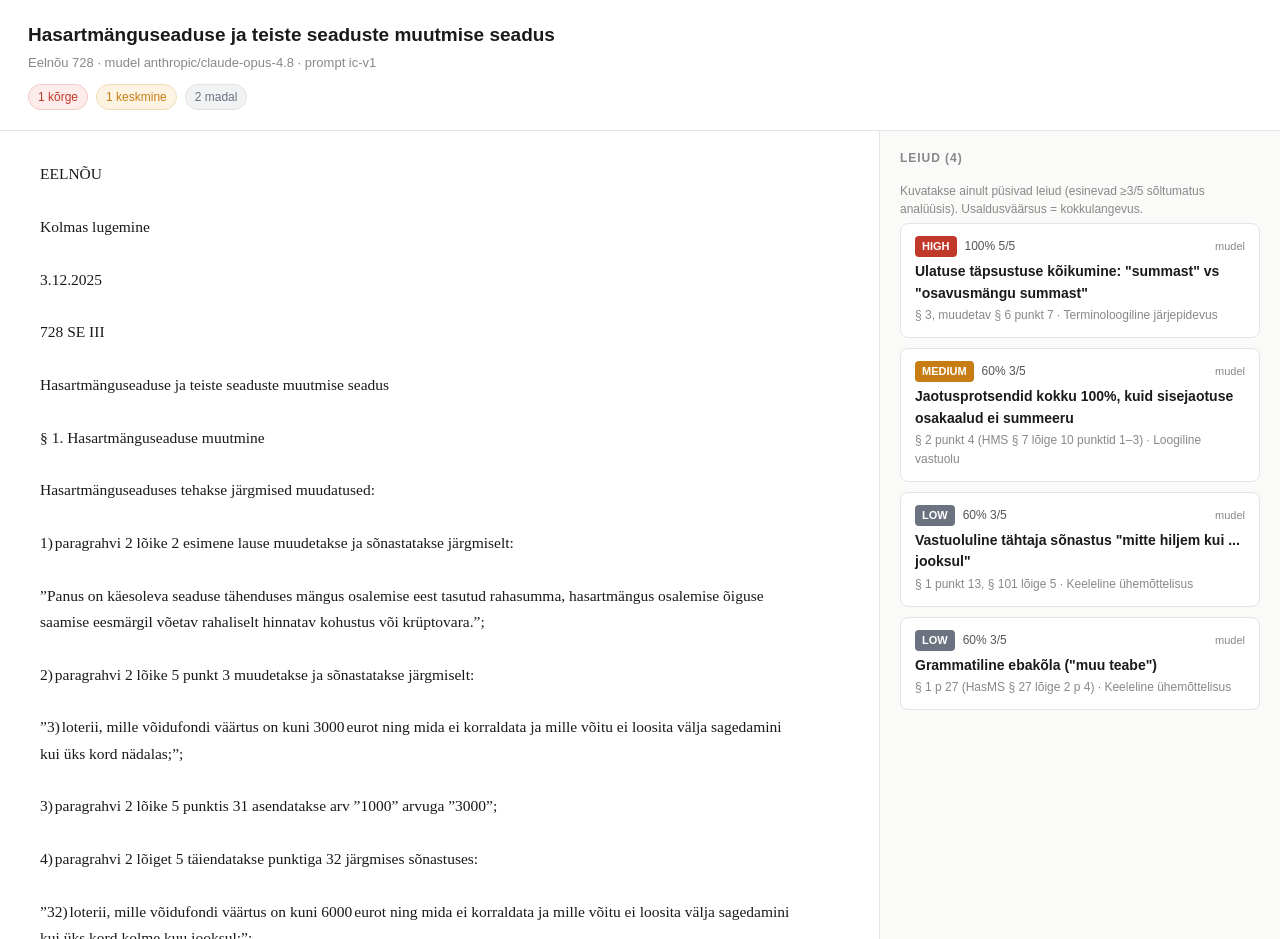
==== web/index.html @ 54d91233 "Initial commit: Lawlab/Apsakaleidja newbuild (Phase 1 engine) Hybrid Estonian legislative-error fact" ====
<!doctype html>
<html lang="et">
<head>
<meta charset="utf-8">
<meta name="viewport" content="width=device-width, initial-scale=1">
<title>Apsakaleidja — seaduseelnõu analüüs</title>
<style>
  :root{
    --ink:#1a1a1a; --soft:#555; --muted:#888; --line:#e4e4e4; --bg:#fafaf8; --panel:#fff;
    --high:#c0392b; --med:#c77d12; --low:#6b7280;
    --high-bg:#fdecea; --med-bg:#fdf3e3; --low-bg:#f1f2f4;
  }
  *{box-sizing:border-box}
  body{margin:0;background:var(--bg);color:var(--ink);
       font:15px/1.55 -apple-system,BlinkMacSystemFont,"Segoe UI",Inter,sans-serif}
  header{padding:20px 28px;border-bottom:1px solid var(--line);background:var(--panel)}
  header h1{margin:0;font-size:19px;font-weight:650}
  header .meta{color:var(--muted);font-size:13px;margin-top:4px}
  .counts{margin-top:10px;display:flex;gap:8px;flex-wrap:wrap}
  .pill{font-size:12px;padding:3px 9px;border-radius:999px;border:1px solid var(--line)}
  .pill.high{color:var(--high);background:var(--high-bg);border-color:#f3c9c3}
  .pill.med{color:var(--med);background:var(--med-bg);border-color:#f0dcb8}
  .pill.low{color:var(--low);background:var(--low-bg)}
  .layout{display:grid;grid-template-columns:1fr 400px;gap:0;height:calc(100vh - 92px)}
  .doc{overflow:auto;padding:30px 40px;background:var(--panel);border-right:1px solid var(--line)}
  .doc .text{white-space:pre-wrap;font-family:"Iowan Old Style",Georgia,"Times New Roman",serif;
             font-size:15.5px;line-height:1.7;max-width:760px}
  mark{border-radius:3px;padding:1px 2px;cursor:pointer;border-bottom:2px solid transparent}
  mark.HIGH{background:var(--high-bg);border-bottom-color:var(--high)}
  mark.MEDIUM{background:var(--med-bg);border-bottom-color:var(--med)}
  mark.LOW{background:var(--low-bg);border-bottom-color:var(--low)}
  mark.active{outline:2px solid #3367d6;outline-offset:1px}
  .side{overflow:auto;padding:18px 20px;background:var(--bg)}
  .side h2{font-size:12px;text-transform:uppercase;letter-spacing:.08em;color:var(--muted);margin:0 0 10px}
  .card{background:var(--panel);border:1px solid var(--line);border-radius:8px;padding:12px 14px;margin-bottom:10px;cursor:pointer}
  .card:hover{border-color:#cfcfcf}
  .card.active{border-color:#3367d6;box-shadow:0 0 0 1px #3367d6}
  .card .row{display:flex;align-items:center;gap:8px;margin-bottom:4px}
  .sev{font-size:11px;font-weight:700;padding:2px 7px;border-radius:4px}
  .sev.HIGH{color:#fff;background:var(--high)} .sev.MEDIUM{color:#fff;background:var(--med)} .sev.LOW{color:#fff;background:var(--low)}
  .conf{font-size:12px;color:var(--soft)}
  .src{font-size:11px;color:var(--muted);margin-left:auto}
  .card .title{font-weight:600;font-size:14px}
  .card .loc{font-size:12px;color:var(--muted);margin-top:2px}
  .detail{font-size:13.5px;color:var(--soft);margin-top:8px;display:none}
  .card.active .detail{display:block}
  .detail b{color:var(--ink)}
  .detail .ev{font-family:Georgia,serif;background:#fbfaf6;border-left:3px solid #ddd;padding:6px 10px;margin:8px 0;font-size:13px}
  .detail .honte{display:inline-block;font-size:11.5px;color:#3a5; background:#eef7f0;border:1px solid #cfe6d4;border-radius:4px;padding:2px 7px;margin-top:6px}
  .fb{margin-top:10px;display:flex;gap:8px}
  .fb button{font:inherit;font-size:12px;padding:4px 10px;border-radius:6px;border:1px solid var(--line);background:#fff;cursor:pointer}
  .fb button.ok:hover{border-color:#3a5;color:#2a7} .fb button.no:hover{border-color:var(--high);color:var(--high)}
  .fb .done{font-size:12px;color:var(--muted);align-self:center}
  .note{font-size:12px;color:var(--muted);margin:14px 0 4px}
  .empty{color:var(--muted);padding:20px}
</style>
</head>
<body>
<header>
  <h1 id="title">Apsakaleidja</h1>
  <div class="meta" id="meta"></div>
  <div class="counts" id="counts"></div>
</header>
<div class="layout">
  <div class="doc"><div class="text" id="text"></div></div>
  <div class="side">
    <h2>Leiud <span id="fcount"></span></h2>
    <div class="note" id="framing"></div>
    <div id="list"></div>
  </div>
</div>
<script>
const SEV_RANK={HIGH:3,MEDIUM:2,LOW:1};
const CAT_ET={reference_integrity:"Viiteterviklus",structural_integrity:"Struktuuriterviklus",
  arithmetic:"Arvutuslik õigsus",temporal:"Ajaline loogika",terminology:"Terminoloogiline järjepidevus",
  logical_contradiction:"Loogiline vastuolu",completeness:"Täielikkus",linguistic_ambiguity:"Keeleline ühemõttelisus"};
function esc(s){return s.replace(/&/g,"&amp;").replace(/</g,"&lt;").replace(/>/g,"&gt;");}

function render(data){
  document.getElementById("title").textContent = data.title || "Apsakaleidja";
  const cfg=data.config||{};
  document.getElementById("meta").textContent =
    `${data.bill_number?("Eelnõu "+data.bill_number+" · "):""}mudel ${data.model||"?"} · prompt ${data.prompt_version||"?"}`;
  const fs=(data.findings||[]).slice().sort((a,b)=>
    (SEV_RANK[b.severity]-SEV_RANK[a.severity])||((b.confidence||0)-(a.confidence||0))||(a.char_start-b.char_start));

  // counts
  const c={HIGH:0,MEDIUM:0,LOW:0}; fs.forEach(f=>c[f.severity]++);
  document.getElementById("counts").innerHTML =
    `<span class="pill high">${c.HIGH} kõrge</span><span class="pill med">${c.MEDIUM} keskmine</span><span class="pill low">${c.LOW} madal</span>`;
  document.getElementById("fcount").textContent = `(${fs.length})`;
  const n=cfg.samples||5;
  document.getElementById("framing").textContent =
    `Kuvatakse ainult püsivad leiud (esinevad ≥${cfg.k||3}/${n} sõltumatus analüüsis). Usaldusväärsus = kokkulangevus.`;

  // highlighted document
  const text=data.text||""; let cursor=0, html="";
  fs.map((f,i)=>({f,i})).sort((a,b)=>a.f.char_start-b.f.char_start).forEach(({f,i})=>{
    if(f.char_start<cursor||f.char_start==null) return;       // skip overlaps
    html+=esc(text.slice(cursor,f.char_start));
    html+=`<mark class="${f.severity}" data-id="${i}" id="mark-${i}">`+esc(text.slice(f.char_start,f.char_end))+`</mark>`;
    cursor=f.char_end;
  });
  html+=esc(text.slice(cursor));
  document.getElementById("text").innerHTML=html;

  // findings list
  const list=document.getElementById("list");
  list.innerHTML = fs.length? "" : `<div class="empty">Püsivaid leide ei tuvastatud.</div>`;
  fs.forEach((f,i)=>{
    const conf=Math.round((f.confidence||0)*100);
    const runs=f.runs_total?` ${f.runs_found}/${f.runs_total}`:"";
    const card=document.createElement("div"); card.className="card"; card.id="card-"+i;
    card.innerHTML=`
      <div class="row">
        <span class="sev ${f.severity}">${f.severity}</span>
        <span class="conf">${conf}%${runs}</span>
        <span class="src">${f.source==="deterministic"?"reegel":"mudel"}</span>
      </div>
      <div class="title">${esc(f.title||"")}</div>
      <div class="loc">${esc(f.location||f.provision_id||"")} · ${esc(CAT_ET[f.category]||f.category)}</div>
      <div class="detail">
        <p>${esc(f.description||"")}</p>
        ${f.reasoning?`<p><b>Põhjendus:</b> ${esc(f.reasoning)}</p>`:""}
        ${f.suggestion?`<p><b>Soovitus:</b> ${esc(f.suggestion)}</p>`:""}
        <div class="ev">${esc((f.evidence_quote||"").trim())}</div>
        ${f.honte_rule?`<span class="honte">${esc(f.honte_rule)}</span>`:""}
        <div class="fb">
          <button class="ok" data-v="confirm">✓ Kinnita</button>
          <button class="no" data-v="dismiss">✕ Lükka tagasi</button>
          <span class="done"></span>
        </div>
      </div>`;
    card.addEventListener("click",e=>{ if(e.target.tagName==="BUTTON")return; select(i); });
    card.querySelectorAll(".fb button").forEach(b=>b.addEventListener("click",()=>feedback(i,b.dataset.v,card)));
    list.appendChild(card);
  });
  window.__fs=fs;
}
function select(i){
  document.querySelectorAll(".card.active,mark.active").forEach(e=>e.classList.remove("active"));
  const card=document.getElementById("card-"+i), mark=document.getElementById("mark-"+i);
  if(card){card.classList.add("active");card.scrollIntoView({block:"nearest",behavior:"smooth"});}
  if(mark){mark.classList.add("active");mark.scrollIntoView({block:"center",behavior:"smooth"});}
}
function feedback(i,verdict,card){
  // In production: POST to Supabase `feedback` (finding_id, verdict). Here: record locally.
  card.querySelector(".done").textContent = verdict==="confirm"?"märgitud: kinnitatud":"märgitud: tagasi lükatud";
}
document.addEventListener("click",e=>{ const m=e.target.closest("mark"); if(m) select(+m.dataset.id); });

fetch("demo_data.json").then(r=>r.json()).then(render).catch(e=>{
  document.getElementById("text").innerHTML=`<div class="empty">Lae andmed: käivita <code>python3 -m web.export_demo &lt;bill.txt&gt; &lt;nr&gt;</code> ja serveeri kausta (<code>python3 -m http.server</code>).<br><br>${e}</div>`;
});
</script>
</body>
</html>
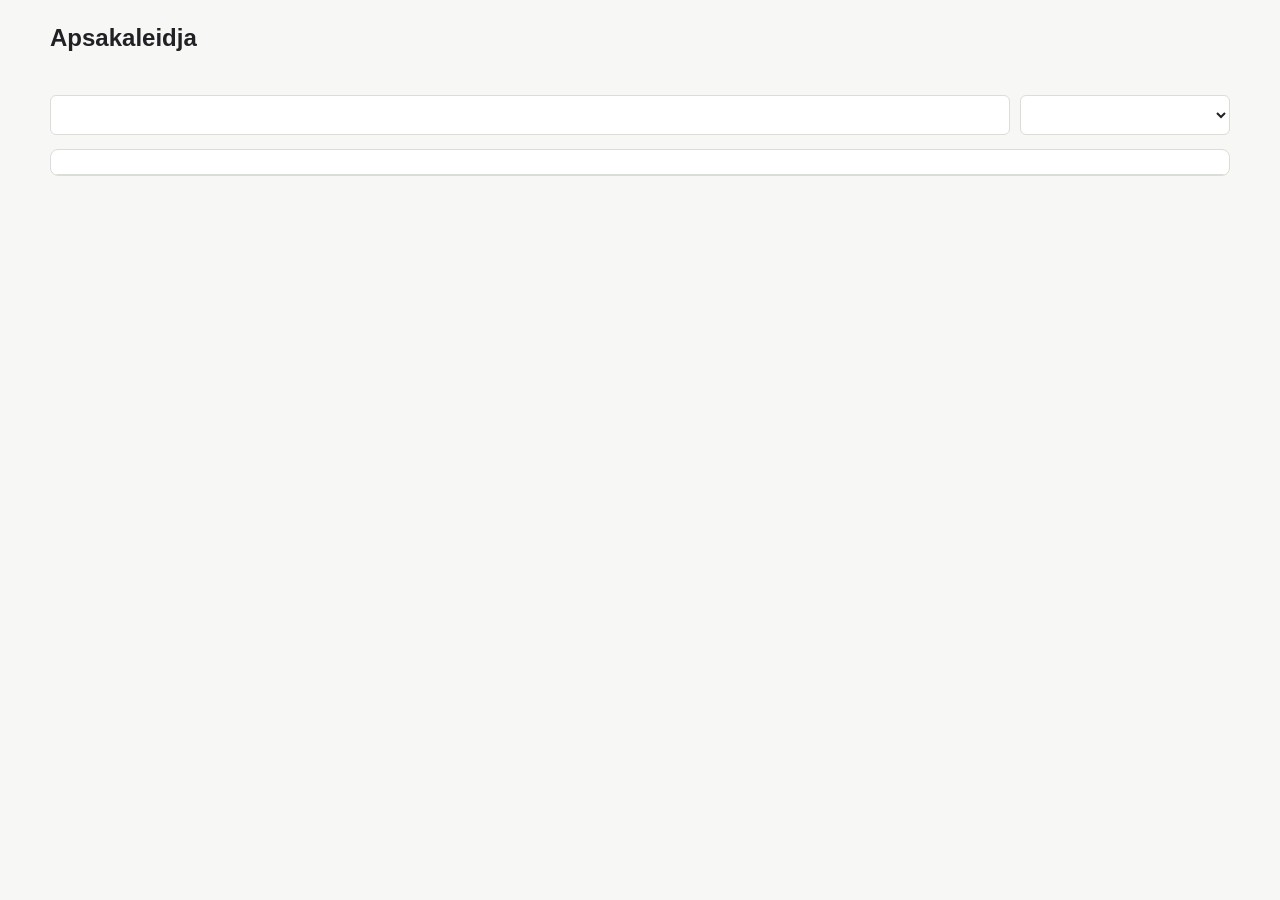
==== commit 627e3dd8: "R3 viewer: shell, index dashboard, detail page, metoodika + methodology.json Ringer swarm lawlab-new" ====
--- a/web/index.html
+++ b/web/index.html
@@ -1,157 +1,317 @@
 <!doctype html>
 <html lang="et">
 <head>
-<meta charset="utf-8">
-<meta name="viewport" content="width=device-width, initial-scale=1">
-<title>Apsakaleidja — seaduseelnõu analüüs</title>
-<style>
-  :root{
-    --ink:#1a1a1a; --soft:#555; --muted:#888; --line:#e4e4e4; --bg:#fafaf8; --panel:#fff;
-    --high:#c0392b; --med:#c77d12; --low:#6b7280;
-    --high-bg:#fdecea; --med-bg:#fdf3e3; --low-bg:#f1f2f4;
-  }
-  *{box-sizing:border-box}
-  body{margin:0;background:var(--bg);color:var(--ink);
-       font:15px/1.55 -apple-system,BlinkMacSystemFont,"Segoe UI",Inter,sans-serif}
-  header{padding:20px 28px;border-bottom:1px solid var(--line);background:var(--panel)}
-  header h1{margin:0;font-size:19px;font-weight:650}
-  header .meta{color:var(--muted);font-size:13px;margin-top:4px}
-  .counts{margin-top:10px;display:flex;gap:8px;flex-wrap:wrap}
-  .pill{font-size:12px;padding:3px 9px;border-radius:999px;border:1px solid var(--line)}
-  .pill.high{color:var(--high);background:var(--high-bg);border-color:#f3c9c3}
-  .pill.med{color:var(--med);background:var(--med-bg);border-color:#f0dcb8}
-  .pill.low{color:var(--low);background:var(--low-bg)}
-  .layout{display:grid;grid-template-columns:1fr 400px;gap:0;height:calc(100vh - 92px)}
-  .doc{overflow:auto;padding:30px 40px;background:var(--panel);border-right:1px solid var(--line)}
-  .doc .text{white-space:pre-wrap;font-family:"Iowan Old Style",Georgia,"Times New Roman",serif;
-             font-size:15.5px;line-height:1.7;max-width:760px}
-  mark{border-radius:3px;padding:1px 2px;cursor:pointer;border-bottom:2px solid transparent}
-  mark.HIGH{background:var(--high-bg);border-bottom-color:var(--high)}
-  mark.MEDIUM{background:var(--med-bg);border-bottom-color:var(--med)}
-  mark.LOW{background:var(--low-bg);border-bottom-color:var(--low)}
-  mark.active{outline:2px solid #3367d6;outline-offset:1px}
-  .side{overflow:auto;padding:18px 20px;background:var(--bg)}
-  .side h2{font-size:12px;text-transform:uppercase;letter-spacing:.08em;color:var(--muted);margin:0 0 10px}
-  .card{background:var(--panel);border:1px solid var(--line);border-radius:8px;padding:12px 14px;margin-bottom:10px;cursor:pointer}
-  .card:hover{border-color:#cfcfcf}
-  .card.active{border-color:#3367d6;box-shadow:0 0 0 1px #3367d6}
-  .card .row{display:flex;align-items:center;gap:8px;margin-bottom:4px}
-  .sev{font-size:11px;font-weight:700;padding:2px 7px;border-radius:4px}
-  .sev.HIGH{color:#fff;background:var(--high)} .sev.MEDIUM{color:#fff;background:var(--med)} .sev.LOW{color:#fff;background:var(--low)}
-  .conf{font-size:12px;color:var(--soft)}
-  .src{font-size:11px;color:var(--muted);margin-left:auto}
-  .card .title{font-weight:600;font-size:14px}
-  .card .loc{font-size:12px;color:var(--muted);margin-top:2px}
-  .detail{font-size:13.5px;color:var(--soft);margin-top:8px;display:none}
-  .card.active .detail{display:block}
-  .detail b{color:var(--ink)}
-  .detail .ev{font-family:Georgia,serif;background:#fbfaf6;border-left:3px solid #ddd;padding:6px 10px;margin:8px 0;font-size:13px}
-  .detail .honte{display:inline-block;font-size:11.5px;color:#3a5; background:#eef7f0;border:1px solid #cfe6d4;border-radius:4px;padding:2px 7px;margin-top:6px}
-  .fb{margin-top:10px;display:flex;gap:8px}
-  .fb button{font:inherit;font-size:12px;padding:4px 10px;border-radius:6px;border:1px solid var(--line);background:#fff;cursor:pointer}
-  .fb button.ok:hover{border-color:#3a5;color:#2a7} .fb button.no:hover{border-color:var(--high);color:var(--high)}
-  .fb .done{font-size:12px;color:var(--muted);align-self:center}
-  .note{font-size:12px;color:var(--muted);margin:14px 0 4px}
-  .empty{color:var(--muted);padding:20px}
-</style>
+  <meta charset="utf-8">
+  <meta name="viewport" content="width=device-width, initial-scale=1">
+  <title>Apsakaleidja</title>
+  <link rel="stylesheet" href="/css/app.css">
+  <style>
+    :root {
+      --index-bg: #f7f8f5;
+      --index-panel: #fff;
+      --index-ink: #202124;
+      --index-muted: #667085;
+      --index-line: #d9ded6;
+      --index-high: #b42318;
+      --index-med: #b54708;
+      --index-low: #475467;
+      --index-green: #087443;
+    }
+
+    * { box-sizing: border-box; }
+
+    body {
+      margin: 0;
+      background: var(--index-bg);
+      color: var(--index-ink);
+      font: 15px/1.5 -apple-system, BlinkMacSystemFont, "Segoe UI", sans-serif;
+    }
+
+    .index-dashboard {
+      width: min(1180px, calc(100% - 32px));
+      margin: 0 auto;
+      padding: 24px 0 40px;
+    }
+
+    .index-top {
+      display: flex;
+      flex-direction: column;
+      gap: 8px;
+      margin-bottom: 18px;
+    }
+
+    .index-top h1 {
+      margin: 0;
+      font-size: 24px;
+      line-height: 1.2;
+      letter-spacing: 0;
+    }
+
+    .freshness-line {
+      color: var(--index-muted);
+      font-size: 13px;
+    }
+
+    .banner-stale {
+      width: fit-content;
+      max-width: 100%;
+      border: 1px solid #fedf89;
+      background: #fffaeb;
+      color: #93370d;
+      border-radius: 6px;
+      padding: 8px 10px;
+      font-size: 13px;
+    }
+
+    .stat-grid {
+      display: grid;
+      grid-template-columns: repeat(4, minmax(0, 1fr));
+      gap: 10px;
+      margin-bottom: 16px;
+    }
+
+    .stat-card {
+      min-height: 86px;
+      border: 1px solid var(--index-line);
+      border-radius: 8px;
+      background: var(--index-panel);
+      color: inherit;
+      text-align: left;
+      padding: 14px;
+      cursor: pointer;
+    }
+
+    .stat-card.active {
+      border-color: #2563eb;
+      box-shadow: 0 0 0 1px #2563eb inset;
+    }
+
+    .stat-value {
+      display: block;
+      font-size: 28px;
+      line-height: 1.1;
+      font-weight: 700;
+    }
+
+    .stat-label {
+      display: block;
+      margin-top: 8px;
+      color: var(--index-muted);
+      font-size: 13px;
+    }
+
+    .index-controls {
+      display: flex;
+      gap: 10px;
+      align-items: center;
+      margin-bottom: 14px;
+    }
+
+    .index-controls input,
+    .index-controls select {
+      min-height: 40px;
+      border: 1px solid var(--index-line);
+      border-radius: 6px;
+      background: #fff;
+      color: inherit;
+      font: inherit;
+      padding: 0 10px;
+    }
+
+    .index-controls input {
+      flex: 1 1 340px;
+      min-width: 0;
+    }
+
+    .index-controls select {
+      flex: 0 0 210px;
+    }
+
+    .table-wrap {
+      border: 1px solid var(--index-line);
+      border-radius: 8px;
+      overflow: hidden;
+      background: var(--index-panel);
+    }
+
+    .index-table {
+      width: 100%;
+      border-collapse: collapse;
+    }
+
+    .index-table th,
+    .index-table td {
+      padding: 12px 14px;
+      border-bottom: 1px solid var(--index-line);
+      text-align: left;
+      vertical-align: middle;
+    }
+
+    .index-table th {
+      color: var(--index-muted);
+      font-size: 12px;
+      font-weight: 650;
+      text-transform: uppercase;
+    }
+
+    .index-table tbody tr {
+      cursor: pointer;
+    }
+
+    .index-table tbody tr:hover {
+      background: #f9fafb;
+    }
+
+    .index-table a {
+      color: inherit;
+      text-decoration: none;
+      font-weight: 650;
+    }
+
+    .muted {
+      color: var(--index-muted);
+    }
+
+    .zero-findings {
+      color: var(--index-green);
+      font-weight: 650;
+    }
+
+    .finding-chips {
+      display: flex;
+      flex-wrap: wrap;
+      gap: 6px;
+    }
+
+    .chip {
+      display: inline-flex;
+      min-width: 28px;
+      justify-content: center;
+      border-radius: 999px;
+      padding: 2px 8px;
+      font-size: 12px;
+      font-weight: 700;
+    }
+
+    .chip.high {
+      background: #fee4e2;
+      color: var(--index-high);
+    }
+
+    .chip.med {
+      background: #fef0c7;
+      color: var(--index-med);
+    }
+
+    .chip.low {
+      background: #f2f4f7;
+      color: var(--index-low);
+    }
+
+    .empty-state {
+      display: grid;
+      min-height: 180px;
+      place-items: center;
+      color: var(--index-muted);
+      text-align: center;
+      padding: 24px;
+    }
+
+    .pagination {
+      display: flex;
+      justify-content: flex-end;
+      gap: 6px;
+      border-top: 1px solid var(--index-line);
+      padding: 10px 12px;
+      background: #fbfcfa;
+    }
+
+    .pagination button {
+      min-width: 34px;
+      min-height: 34px;
+      border: 1px solid var(--index-line);
+      border-radius: 6px;
+      background: #fff;
+      color: inherit;
+      font: inherit;
+      cursor: pointer;
+    }
+
+    .pagination button.active {
+      border-color: #2563eb;
+      background: #eff6ff;
+      color: #1d4ed8;
+      font-weight: 700;
+    }
+
+    [hidden] { display: none !important; }
+
+    @media (max-width: 760px) {
+      .index-dashboard {
+        width: min(100% - 20px, 1180px);
+        padding-top: 16px;
+      }
+
+      .stat-grid {
+        grid-template-columns: repeat(2, minmax(0, 1fr));
+      }
+
+      .index-controls {
+        align-items: stretch;
+        flex-direction: column;
+      }
+
+      .index-controls select {
+        flex-basis: auto;
+      }
+
+      .table-wrap {
+        overflow-x: auto;
+      }
+
+      .index-table {
+        min-width: 720px;
+      }
+    }
+  </style>
 </head>
 <body>
-<header>
-  <h1 id="title">Apsakaleidja</h1>
-  <div class="meta" id="meta"></div>
-  <div class="counts" id="counts"></div>
-</header>
-<div class="layout">
-  <div class="doc"><div class="text" id="text"></div></div>
-  <div class="side">
-    <h2>Leiud <span id="fcount"></span></h2>
-    <div class="note" id="framing"></div>
-    <div id="list"></div>
-  </div>
-</div>
-<script>
-const SEV_RANK={HIGH:3,MEDIUM:2,LOW:1};
-const CAT_ET={reference_integrity:"Viiteterviklus",structural_integrity:"Struktuuriterviklus",
-  arithmetic:"Arvutuslik õigsus",temporal:"Ajaline loogika",terminology:"Terminoloogiline järjepidevus",
-  logical_contradiction:"Loogiline vastuolu",completeness:"Täielikkus",linguistic_ambiguity:"Keeleline ühemõttelisus"};
-function esc(s){return s.replace(/&/g,"&amp;").replace(/</g,"&lt;").replace(/>/g,"&gt;");}
-
-function render(data){
-  document.getElementById("title").textContent = data.title || "Apsakaleidja";
-  const cfg=data.config||{};
-  document.getElementById("meta").textContent =
-    `${data.bill_number?("Eelnõu "+data.bill_number+" · "):""}mudel ${data.model||"?"} · prompt ${data.prompt_version||"?"}`;
-  const fs=(data.findings||[]).slice().sort((a,b)=>
-    (SEV_RANK[b.severity]-SEV_RANK[a.severity])||((b.confidence||0)-(a.confidence||0))||(a.char_start-b.char_start));
-
-  // counts
-  const c={HIGH:0,MEDIUM:0,LOW:0}; fs.forEach(f=>c[f.severity]++);
-  document.getElementById("counts").innerHTML =
-    `<span class="pill high">${c.HIGH} kõrge</span><span class="pill med">${c.MEDIUM} keskmine</span><span class="pill low">${c.LOW} madal</span>`;
-  document.getElementById("fcount").textContent = `(${fs.length})`;
-  const n=cfg.samples||5;
-  document.getElementById("framing").textContent =
-    `Kuvatakse ainult püsivad leiud (esinevad ≥${cfg.k||3}/${n} sõltumatus analüüsis). Usaldusväärsus = kokkulangevus.`;
-
-  // highlighted document
-  const text=data.text||""; let cursor=0, html="";
-  fs.map((f,i)=>({f,i})).sort((a,b)=>a.f.char_start-b.f.char_start).forEach(({f,i})=>{
-    if(f.char_start<cursor||f.char_start==null) return;       // skip overlaps
-    html+=esc(text.slice(cursor,f.char_start));
-    html+=`<mark class="${f.severity}" data-id="${i}" id="mark-${i}">`+esc(text.slice(f.char_start,f.char_end))+`</mark>`;
-    cursor=f.char_end;
-  });
-  html+=esc(text.slice(cursor));
-  document.getElementById("text").innerHTML=html;
-
-  // findings list
-  const list=document.getElementById("list");
-  list.innerHTML = fs.length? "" : `<div class="empty">Püsivaid leide ei tuvastatud.</div>`;
-  fs.forEach((f,i)=>{
-    const conf=Math.round((f.confidence||0)*100);
-    const runs=f.runs_total?` ${f.runs_found}/${f.runs_total}`:"";
-    const card=document.createElement("div"); card.className="card"; card.id="card-"+i;
-    card.innerHTML=`
-      <div class="row">
-        <span class="sev ${f.severity}">${f.severity}</span>
-        <span class="conf">${conf}%${runs}</span>
-        <span class="src">${f.source==="deterministic"?"reegel":"mudel"}</span>
-      </div>
-      <div class="title">${esc(f.title||"")}</div>
-      <div class="loc">${esc(f.location||f.provision_id||"")} · ${esc(CAT_ET[f.category]||f.category)}</div>
-      <div class="detail">
-        <p>${esc(f.description||"")}</p>
-        ${f.reasoning?`<p><b>Põhjendus:</b> ${esc(f.reasoning)}</p>`:""}
-        ${f.suggestion?`<p><b>Soovitus:</b> ${esc(f.suggestion)}</p>`:""}
-        <div class="ev">${esc((f.evidence_quote||"").trim())}</div>
-        ${f.honte_rule?`<span class="honte">${esc(f.honte_rule)}</span>`:""}
-        <div class="fb">
-          <button class="ok" data-v="confirm">✓ Kinnita</button>
-          <button class="no" data-v="dismiss">✕ Lükka tagasi</button>
-          <span class="done"></span>
-        </div>
-      </div>`;
-    card.addEventListener("click",e=>{ if(e.target.tagName==="BUTTON")return; select(i); });
-    card.querySelectorAll(".fb button").forEach(b=>b.addEventListener("click",()=>feedback(i,b.dataset.v,card)));
-    list.appendChild(card);
-  });
-  window.__fs=fs;
-}
-function select(i){
-  document.querySelectorAll(".card.active,mark.active").forEach(e=>e.classList.remove("active"));
-  const card=document.getElementById("card-"+i), mark=document.getElementById("mark-"+i);
-  if(card){card.classList.add("active");card.scrollIntoView({block:"nearest",behavior:"smooth"});}
-  if(mark){mark.classList.add("active");mark.scrollIntoView({block:"center",behavior:"smooth"});}
-}
-function feedback(i,verdict,card){
-  // In production: POST to Supabase `feedback` (finding_id, verdict). Here: record locally.
-  card.querySelector(".done").textContent = verdict==="confirm"?"märgitud: kinnitatud":"märgitud: tagasi lükatud";
-}
-document.addEventListener("click",e=>{ const m=e.target.closest("mark"); if(m) select(+m.dataset.id); });
-
-fetch("demo_data.json").then(r=>r.json()).then(render).catch(e=>{
-  document.getElementById("text").innerHTML=`<div class="empty">Lae andmed: käivita <code>python3 -m web.export_demo &lt;bill.txt&gt; &lt;nr&gt;</code> ja serveeri kausta (<code>python3 -m http.server</code>).<br><br>${e}</div>`;
-});
-</script>
+  <div id="app-shell-header"></div>
+
+  <main id="lawlab-index" class="index-dashboard">
+    <header class="index-top">
+      <h1>Apsakaleidja</h1>
+      <div id="freshness-line" class="freshness-line"></div>
+      <div id="stale-banner" class="banner-stale" hidden></div>
+    </header>
+
+    <section id="stat-cards" class="stat-grid"></section>
+
+    <section class="index-controls">
+      <input id="index-search" type="search" autocomplete="off">
+      <select id="status-filter"></select>
+    </section>
+
+    <section class="table-wrap">
+      <table id="bill-table" class="index-table">
+        <thead>
+          <tr>
+            <th data-column="number"></th>
+            <th data-column="title"></th>
+            <th data-column="status"></th>
+            <th data-column="changed"></th>
+            <th data-column="findings"></th>
+          </tr>
+        </thead>
+        <tbody></tbody>
+      </table>
+      <div id="empty-state" class="empty-state" hidden></div>
+      <nav id="pagination" class="pagination" hidden></nav>
+    </section>
+  </main>
+
+  <div id="app-shell-footer"></div>
+
+  <script type="module" src="/js/index.js"></script>
 </body>
 </html>
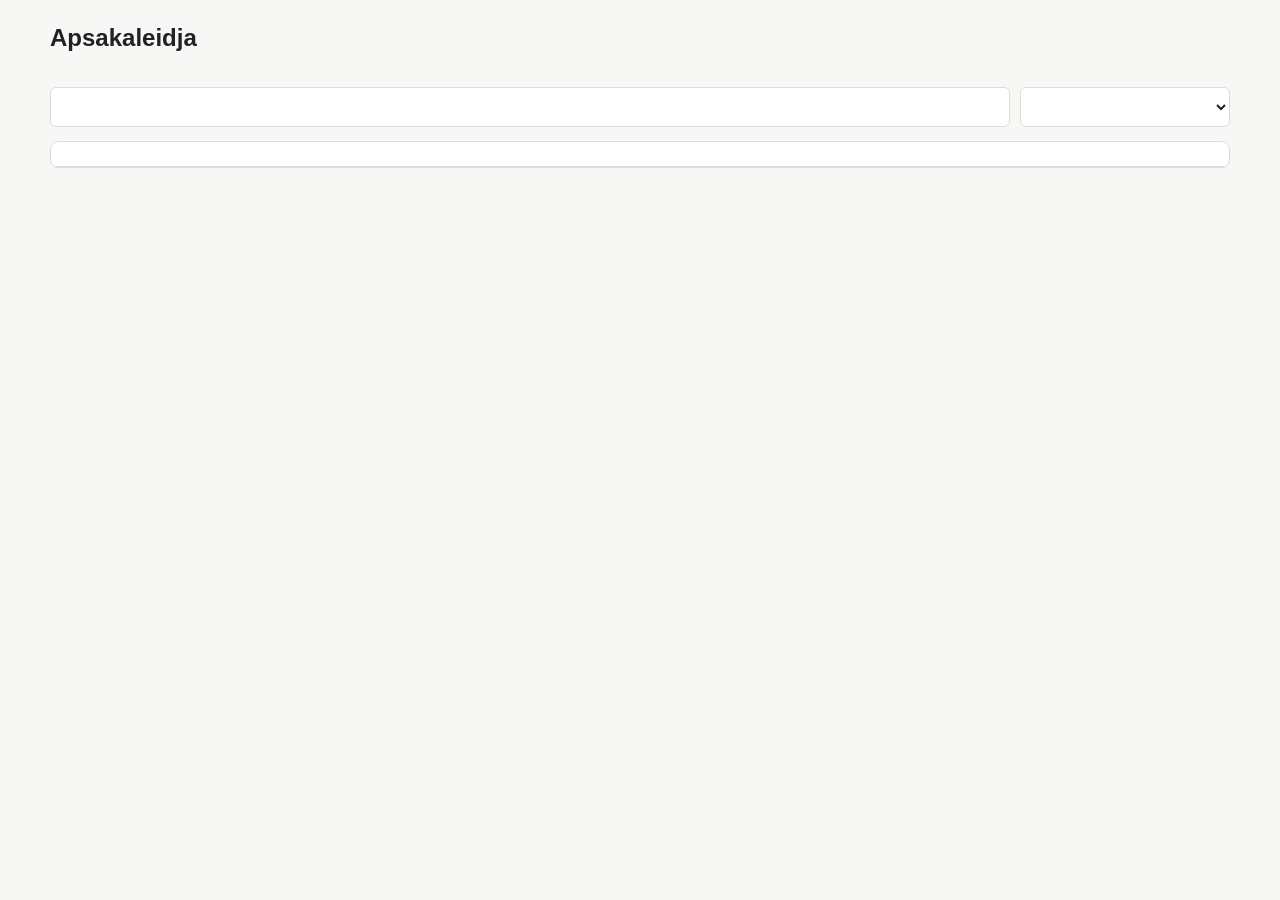
==== commit 14f70d01: "Make every pipeline and per-bill state explicit The daily pipeline could report success without havi" ====
--- a/web/index.html
+++ b/web/index.html
@@ -47,22 +47,6 @@
       letter-spacing: 0;
     }
 
-    .freshness-line {
-      color: var(--index-muted);
-      font-size: 13px;
-    }
-
-    .banner-stale {
-      width: fit-content;
-      max-width: 100%;
-      border: 1px solid #fedf89;
-      background: #fffaeb;
-      color: #93370d;
-      border-radius: 6px;
-      padding: 8px 10px;
-      font-size: 13px;
-    }
-
     .stat-grid {
       display: grid;
       grid-template-columns: repeat(4, minmax(0, 1fr));
@@ -100,6 +84,13 @@
       font-size: 13px;
     }
 
+    .stat-sub {
+      display: block;
+      margin-top: 2px;
+      color: var(--index-muted);
+      font-size: 12px;
+    }
+
     .index-controls {
       display: flex;
       gap: 10px;
@@ -281,8 +272,6 @@
   <main id="lawlab-index" class="index-dashboard">
     <header class="index-top">
       <h1>Apsakaleidja</h1>
-      <div id="freshness-line" class="freshness-line"></div>
-      <div id="stale-banner" class="banner-stale" hidden></div>
     </header>
 
     <section id="stat-cards" class="stat-grid"></section>
@@ -312,6 +301,7 @@
 
   <div id="app-shell-footer"></div>
 
+  <script src="/config.js"></script>
   <script type="module" src="/js/index.js"></script>
 </body>
 </html>
